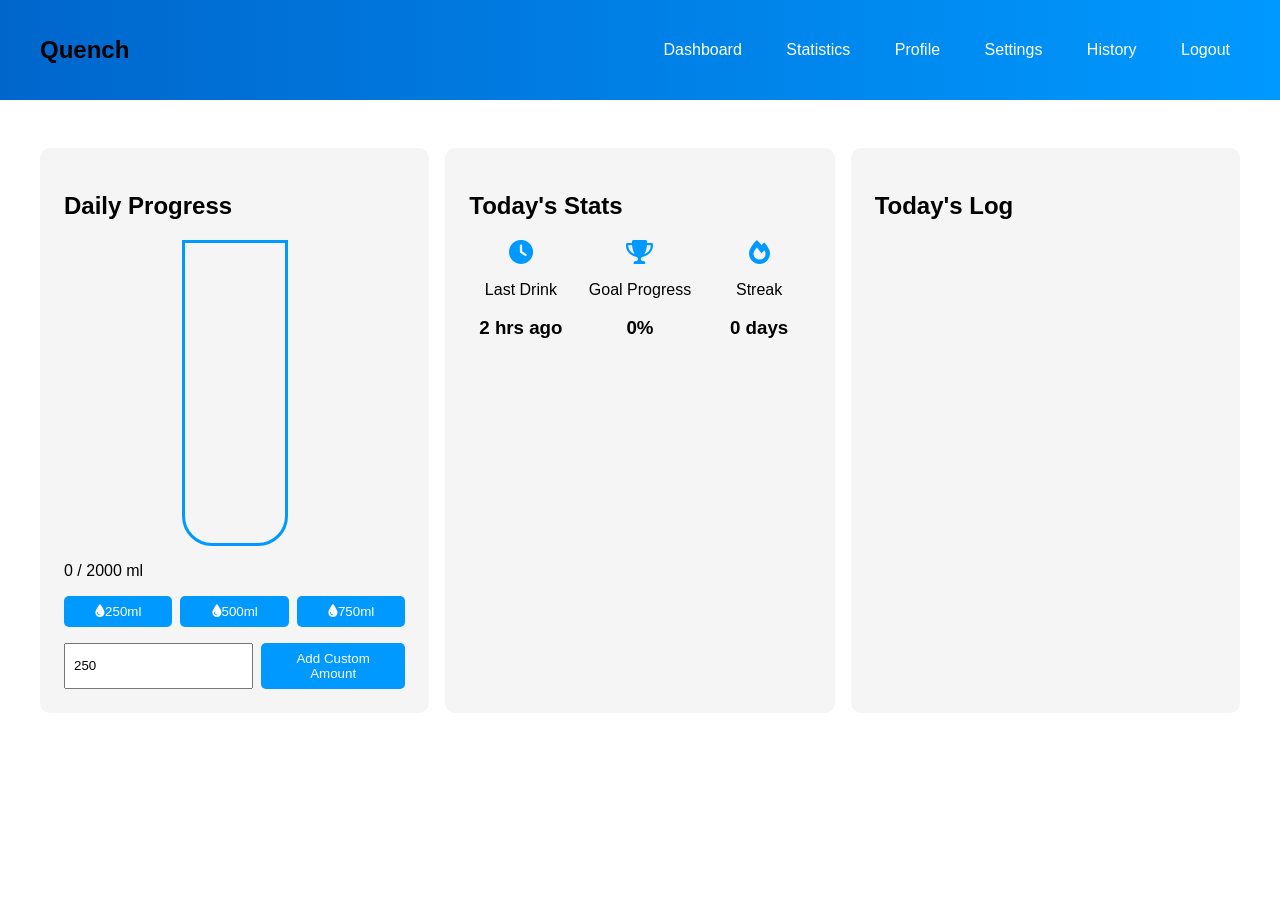
==== Class/Class/index.html @ 6416a1d0 "initial commit" ====
<!DOCTYPE html>
<html lang="en">
<head>
    <meta charset="UTF-8">
    <meta name="viewport" content="width=device-width, initial-scale=1.0">
    <title>Hydration Tracker Pro</title>
    <link href="https://cdnjs.cloudflare.com/ajax/libs/font-awesome/6.0.0/css/all.min.css" rel="stylesheet">
    <style>
        body {
            margin: 0;
            font-family: Arial, sans-serif;
        }

        nav {
            background: linear-gradient(to right, #0066cc, #0099ff);
            padding: 1rem;
        }

        .nav-content {
            display: flex;
            justify-content: space-between;
            align-items: center;
            max-width: 1200px;
            margin: 0 auto;
        }

        .nav-links a {
            color: white;
            text-decoration: none;
            margin-left: 20px;
            padding: 5px 10px;
        }

        .container {
            max-width: 1200px;
            margin: 2rem auto;
            padding: 1rem;
        }

        .dashboard-grid {
            display: grid;
            grid-template-columns: repeat(auto-fit, minmax(300px, 1fr));
            gap: 1rem;
        }

        .tracking-card, .stats-card, .history-card {
            background: #f5f5f5;
            border-radius: 10px;
            padding: 1.5rem;
        }

        .water-bottle {
            height: 300px;
            width: 100px;
            border: 3px solid #0099ff;
            border-radius: 0 0 30px 30px;
            margin: 1rem auto;
            position: relative;
            overflow: hidden;
        }

        .water-fill {
            position: absolute;
            bottom: 0;
            width: 100%;
            background: linear-gradient(180deg, #99ccff, #66b3ff);
            transition: height 0.3s ease;
            height: 0%;
        }

        .quick-add {
            display: flex;
            gap: 0.5rem;
            margin: 1rem 0;
        }

        .quick-btn {
            flex: 1;
            background: #0099ff;
            color: white;
            border: none;
            padding: 0.5rem;
            border-radius: 5px;
            cursor: pointer;
        }

        .custom-input {
            display: flex;
            gap: 0.5rem;
            margin-top: 1rem;
        }

        .custom-input input {
            flex: 1;
            padding: 0.5rem;
        }

        .add-btn {
            background: #0099ff;
            color: white;
            border: none;
            padding: 0.5rem 1rem;
            border-radius: 5px;
            cursor: pointer;
        }

        .stat-grid {
            display: grid;
            grid-template-columns: repeat(3, 1fr);
            gap: 1rem;
            text-align: center;
        }

        .stat-item i {
            font-size: 1.5rem;
            color: #0099ff;
        }

        .history-list {
            max-height: 300px;
            overflow-y: auto;
        }

        .history-item {
            display: flex;
            justify-content: space-between;
            padding: 0.5rem;
            border-bottom: 1px solid #ddd;
        }
    </style>
</head>
<body>
    <nav>
        <div class="nav-content">
            <h1>Quench</h1>
            <div class="nav-links">
                <a href="index.html" class="active">Dashboard</a>
                <a href="statistics.html">Statistics</a>
                <a href="profile.html">Profile</a>
                <a href="settings.html">Settings</a>
                <a href="history.html">History</a>
                <a href="HomeScreen.html">Logout</a>
            </div>
        </div>
    </nav>

    <div class="container">
        <div class="dashboard-grid">
            <div class="tracking-card">
                <h2>Daily Progress</h2>
                <div class="water-bottle">
                    <div class="water-fill" id="progress-fill"></div>
                </div>
                <p id="progress" class="progress-text">0 / 2000 ml</p>
                
                <div class="quick-add">
                    <button class="quick-btn">
                        <i class="fas fa-tint"></i>250ml
                    </button>
                    <button class="quick-btn">
                        <i class="fas fa-tint"></i>500ml
                    </button>
                    <button class="quick-btn">
                        <i class="fas fa-tint"></i>750ml
                    </button>
                </div>

                <div class="custom-input">
                    <input type="number" id="water" value="250" min="0" step="50">
                    <button class="add-btn">Add Custom Amount</button>
                </div>
            </div>

            <div class="stats-card">
                <h2>Today's Stats</h2>
                <div class="stat-grid">
                    <div class="stat-item">
                        <i class="fas fa-clock"></i>
                        <p>Last Drink</p>
                        <h3 id="lastDrink">2 hrs ago</h3>
                    </div>
                    <div class="stat-item">
                        <i class="fas fa-trophy"></i>
                        <p>Goal Progress</p>
                        <h3 id="goalProgress">0%</h3>
                    </div>
                    <div class="stat-item">
                        <i class="fas fa-fire"></i>
                        <p>Streak</p>
                        <h3 id="currentStreak">0 days</h3>
                    </div>
                </div>
            </div>

            <div class="history-card">
                <h2>Today's Log</h2>
                <div id="history" class="history-list"></div>
            </div>
        </div>
    </div>

    <script>
        document.addEventListener("DOMContentLoaded", () => {
            let totalWater = 0;
            const goal = parseInt(localStorage.getItem('waterGoal')) || 2000;

            function updateProgress() {
                const percentage = Math.min((totalWater / goal) * 100, 100);
                document.getElementById('progress-fill').style.height = percentage + '%';
                document.getElementById('progress').textContent = `${totalWater} / ${goal} ml`;
                document.getElementById('goalProgress').textContent = `${Math.round(percentage)}%`;

                const fill = document.getElementById('progress-fill');
                if (percentage < 33) {
                    fill.style.background = 'linear-gradient(180deg, #ff9999, #ff6666)';
                } else if (percentage < 66) {
                    fill.style.background = 'linear-gradient(180deg, #99ccff, #66b3ff)';
                } else {
                    fill.style.background = 'linear-gradient(180deg, #99ff99, #66cc66)';
                }
            }

            function addWater(amount) {
                totalWater += amount;
                updateProgress();
                addHistoryItem(amount);
                updateStreak();
                saveToHistory(amount);
            }

            function saveToHistory(amount) {
                const history = JSON.parse(localStorage.getItem('waterHistory') || '[]');
                history.push({
                    amount: amount,
                    timestamp: new Date().toISOString()
                });
                localStorage.setItem('waterHistory', JSON.stringify(history));
            }

            function updateStreak() {
                const history = JSON.parse(localStorage.getItem('waterHistory') || '[]');
                let streak = 0;
                const today = new Date().toDateString();
                const dailyTotals = {};

                history.forEach(entry => {
                    const date = new Date(entry.timestamp).toDateString();
                    dailyTotals[date] = (dailyTotals[date] || 0) + entry.amount;
                });

                let currentDate = new Date();
                while (dailyTotals[currentDate.toDateString()] >= goal) {
                    streak++;
                    currentDate.setDate(currentDate.getDate() - 1);
                }

                document.getElementById('currentStreak').textContent = `${streak} days`;
            }

            function addHistoryItem(amount) {
                const now = new Date();
                const time = now.toLocaleTimeString([], { hour: '2-digit', minute: '2-digit' });

                const historyItem = document.createElement('div');
                historyItem.className = 'history-item';
                historyItem.innerHTML = `
                    <span class="time">${time}</span>
                    <span class="amount">${amount}ml</span>
                `;

                const historyList = document.getElementById('history');
                historyList.insertBefore(historyItem, historyList.firstChild);

                const lastDrink = document.getElementById('lastDrink');
                if (lastDrink) lastDrink.textContent = 'Just now';
            }

            document.querySelectorAll('.quick-btn').forEach(btn => {
                btn.addEventListener('click', (e) => {
                    const amount = parseInt(e.target.textContent.match(/\d+/)[0]);
                    addWater(amount);
                });
            });

            const addBtn = document.querySelector('.add-btn');
            if (addBtn) addBtn.addEventListener('click', () => {
                const input = document.getElementById('water');
                const amount = parseInt(input.value);
                if (!isNaN(amount) && amount > 0) {
                    addWater(amount);
                    input.value = '250';
                }
            });

            const waterInput = document.getElementById('water');
            if (waterInput) {
                waterInput.addEventListener('input', (e) => {
                    if (e.target.value < 0) e.target.value = 0;
                });
            }

            // Load initial streak
            updateStreak();
            
        });
    </script>
    <!DOCTYPE html>
<!-- Previous head and style sections remain the same -->
<script>
    document.addEventListener("DOMContentLoaded", () => {
        // Load saved water total or initialize to 0
        let totalWater = parseInt(localStorage.getItem('todayWater') || '0');
        let goal = parseInt(localStorage.getItem('waterGoal')) || 2000;

        // Watch for goal changes
        window.addEventListener('storage', (e) => {
            if (e.key === 'waterGoal') {
                goal = parseInt(e.newValue || '2000');
                updateProgress();
            }
        });

        // Initialize with saved data
        updateProgress();
        loadTodayHistory();

        function updateProgress() {
            const percentage = Math.min((totalWater / goal) * 100, 100);
            document.getElementById('progress-fill').style.height = percentage + '%';
            document.getElementById('progress').textContent = `${totalWater} / ${goal} ml`;
            document.getElementById('goalProgress').textContent = `${Math.round(percentage)}%`;

            const fill = document.getElementById('progress-fill');
            if (percentage < 33) {
                fill.style.background = 'linear-gradient(180deg, #ff9999, #ff6666)';
            } else if (percentage < 66) {
                fill.style.background = 'linear-gradient(180deg, #99ccff, #66b3ff)';
            } else {
                fill.style.background = 'linear-gradient(180deg, #99ff99, #66cc66)';
            }

            // Save current total
            localStorage.setItem('todayWater', totalWater.toString());
        }

        function loadTodayHistory() {
            const history = JSON.parse(localStorage.getItem('waterHistory') || '[]');
            const today = new Date().toDateString();
            const todayEntries = history.filter(entry => 
                new Date(entry.timestamp).toDateString() === today
            );

            const historyList = document.getElementById('history');
            historyList.innerHTML = '';
            todayEntries.reverse().forEach(entry => {
                const time = new Date(entry.timestamp).toLocaleTimeString([], { 
                    hour: '2-digit', 
                    minute: '2-digit' 
                });
                const historyItem = document.createElement('div');
                historyItem.className = 'history-item';
                historyItem.innerHTML = `
                    <span class="time">${time}</span>
                    <span class="amount">${entry.amount}ml</span>
                `;
                historyList.appendChild(historyItem);
            });
        }

        // Rest of the code (addWater, saveToHistory, etc.) remains the same
    });

    // Reset totalWater at midnight
    setInterval(() => {
        const now = new Date();
        if (now.getHours() === 0 && now.getMinutes() === 0) {
            localStorage.setItem('todayWater', '0');
            window.location.reload();
        }
    }, 60000);
</script>
</body>
</html>
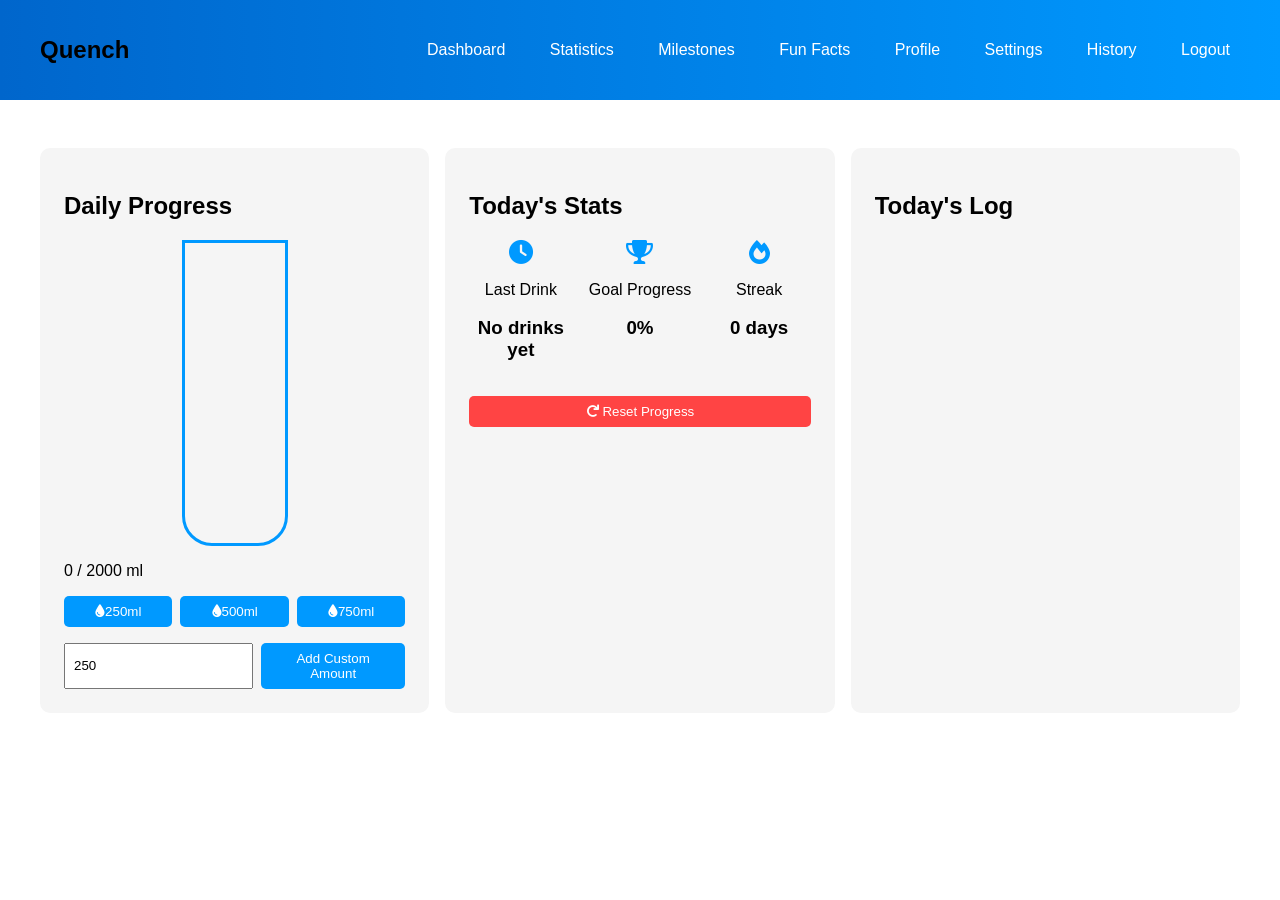
==== commit 46a1fe5f: "second commit" ====
--- a/Class/Class/index.html
+++ b/Class/Class/index.html
@@ -136,6 +136,8 @@
             <div class="nav-links">
                 <a href="index.html" class="active">Dashboard</a>
                 <a href="statistics.html">Statistics</a>
+                <a href="milestone.html">Milestones</a>
+                <a href="facts.html">Fun Facts</a>
                 <a href="profile.html">Profile</a>
                 <a href="settings.html">Settings</a>
                 <a href="history.html">History</a>
@@ -201,15 +203,65 @@
 
     <script>
         document.addEventListener("DOMContentLoaded", () => {
-            let totalWater = 0;
-            const goal = parseInt(localStorage.getItem('waterGoal')) || 2000;
-
+            // Initialize state from localStorage
+            let totalWater = parseInt(localStorage.getItem('todayWater') || '0');
+            let goal = parseInt(localStorage.getItem('waterGoal')) || 2000;
+        
+            // Initialize the UI with saved data
+            updateProgress();
+            loadTodayHistory();
+            updateStreak();
+            updateLastDrink();
+        
+            // Add reset button to the UI
+            const statsCard = document.querySelector('.stats-card .stat-grid');
+            const resetButton = document.createElement('button');
+            resetButton.className = 'reset-btn';
+            resetButton.style.cssText = `
+                background: #ff4444;
+                color: white;
+                border: none;
+                padding: 0.5rem 1rem;
+                border-radius: 5px;
+                cursor: pointer;
+                margin-top: 1rem;
+                width: 100%;
+            `;
+            resetButton.innerHTML = '<i class="fas fa-redo"></i> Reset Progress';
+            statsCard.parentElement.appendChild(resetButton);
+        
+            // Add reset button event listener
+            resetButton.addEventListener('click', () => {
+                if (confirm('Are you sure you want to reset today\'s progress? This cannot be undone.')) {
+                    resetDailyProgress();
+                }
+            });
+        
+            function resetDailyProgress() {
+                totalWater = 0;
+                localStorage.setItem('todayWater', '0');
+                
+                // Clear today's entries from history
+                const history = JSON.parse(localStorage.getItem('waterHistory') || '[]');
+                const today = new Date().toDateString();
+                const filteredHistory = history.filter(entry => 
+                    new Date(entry.timestamp).toDateString() !== today
+                );
+                localStorage.setItem('waterHistory', JSON.stringify(filteredHistory));
+                
+                // Update UI
+                updateProgress();
+                loadTodayHistory();
+                updateStreak();
+                updateLastDrink();
+            }
+        
             function updateProgress() {
                 const percentage = Math.min((totalWater / goal) * 100, 100);
                 document.getElementById('progress-fill').style.height = percentage + '%';
                 document.getElementById('progress').textContent = `${totalWater} / ${goal} ml`;
                 document.getElementById('goalProgress').textContent = `${Math.round(percentage)}%`;
-
+        
                 const fill = document.getElementById('progress-fill');
                 if (percentage < 33) {
                     fill.style.background = 'linear-gradient(180deg, #ff9999, #ff6666)';
@@ -218,166 +270,175 @@
                 } else {
                     fill.style.background = 'linear-gradient(180deg, #99ff99, #66cc66)';
                 }
-            }
-
+        
+                // Save current total
+                localStorage.setItem('todayWater', totalWater.toString());
+            }
+        
             function addWater(amount) {
                 totalWater += amount;
                 updateProgress();
                 addHistoryItem(amount);
                 updateStreak();
                 saveToHistory(amount);
-            }
-
-            function saveToHistory(amount) {
-                const history = JSON.parse(localStorage.getItem('waterHistory') || '[]');
-                history.push({
-                    amount: amount,
-                    timestamp: new Date().toISOString()
-                });
-                localStorage.setItem('waterHistory', JSON.stringify(history));
-            }
-
-            function updateStreak() {
-                const history = JSON.parse(localStorage.getItem('waterHistory') || '[]');
-                let streak = 0;
-                const today = new Date().toDateString();
-                const dailyTotals = {};
-
-                history.forEach(entry => {
-                    const date = new Date(entry.timestamp).toDateString();
-                    dailyTotals[date] = (dailyTotals[date] || 0) + entry.amount;
-                });
-
-                let currentDate = new Date();
-                while (dailyTotals[currentDate.toDateString()] >= goal) {
-                    streak++;
-                    currentDate.setDate(currentDate.getDate() - 1);
-                }
-
-                document.getElementById('currentStreak').textContent = `${streak} days`;
-            }
-
+                updateLastDrink();
+            }
+        
             function addHistoryItem(amount) {
                 const now = new Date();
                 const time = now.toLocaleTimeString([], { hour: '2-digit', minute: '2-digit' });
-
+        
                 const historyItem = document.createElement('div');
                 historyItem.className = 'history-item';
                 historyItem.innerHTML = `
                     <span class="time">${time}</span>
                     <span class="amount">${amount}ml</span>
                 `;
-
+        
                 const historyList = document.getElementById('history');
                 historyList.insertBefore(historyItem, historyList.firstChild);
-
+        
                 const lastDrink = document.getElementById('lastDrink');
                 if (lastDrink) lastDrink.textContent = 'Just now';
             }
-
+        
+            function saveToHistory(amount) {
+                const history = JSON.parse(localStorage.getItem('waterHistory') || '[]');
+                history.push({
+                    amount: amount,
+                    timestamp: new Date().toISOString()
+                });
+                localStorage.setItem('waterHistory', JSON.stringify(history));
+            }
+        
+            function loadTodayHistory() {
+                const history = JSON.parse(localStorage.getItem('waterHistory') || '[]');
+                const today = new Date().toDateString();
+                const todayEntries = history.filter(entry => 
+                    new Date(entry.timestamp).toDateString() === today
+                );
+        
+                const historyList = document.getElementById('history');
+                historyList.innerHTML = '';
+                todayEntries.reverse().forEach(entry => {
+                    const time = new Date(entry.timestamp).toLocaleTimeString([], { 
+                        hour: '2-digit', 
+                        minute: '2-digit' 
+                    });
+                    const historyItem = document.createElement('div');
+                    historyItem.className = 'history-item';
+                    historyItem.innerHTML = `
+                        <span class="time">${time}</span>
+                        <span class="amount">${entry.amount}ml</span>
+                    `;
+                    historyList.appendChild(historyItem);
+                });
+            }
+        
+            function updateStreak() {
+                const history = JSON.parse(localStorage.getItem('waterHistory') || '[]');
+                let streak = 0;
+                const dailyTotals = {};
+        
+                history.forEach(entry => {
+                    const date = new Date(entry.timestamp).toDateString();
+                    dailyTotals[date] = (dailyTotals[date] || 0) + entry.amount;
+                });
+        
+                let currentDate = new Date();
+                while (dailyTotals[currentDate.toDateString()] >= goal) {
+                    streak++;
+                    currentDate.setDate(currentDate.getDate() - 1);
+                }
+        
+                document.getElementById('currentStreak').textContent = `${streak} days`;
+            }
+        
+            function updateLastDrink() {
+                const history = JSON.parse(localStorage.getItem('waterHistory') || '[]');
+                const lastDrink = document.getElementById('lastDrink');
+                
+                if (history.length > 0) {
+                    const lastEntry = new Date(history[history.length - 1].timestamp);
+                    const now = new Date();
+                    const diffMinutes = Math.floor((now - lastEntry) / 60000);
+                    
+                    if (diffMinutes < 1) {
+                        lastDrink.textContent = 'Just now';
+                    } else if (diffMinutes < 60) {
+                        lastDrink.textContent = `${diffMinutes} min ago`;
+                    } else {
+                        const hours = Math.floor(diffMinutes / 60);
+                        lastDrink.textContent = `${hours} hr${hours > 1 ? 's' : ''} ago`;
+                    }
+                } else {
+                    lastDrink.textContent = 'No drinks yet';
+                }
+            }
+        
+            // Event Listeners
             document.querySelectorAll('.quick-btn').forEach(btn => {
                 btn.addEventListener('click', (e) => {
                     const amount = parseInt(e.target.textContent.match(/\d+/)[0]);
                     addWater(amount);
                 });
             });
-
+        
             const addBtn = document.querySelector('.add-btn');
-            if (addBtn) addBtn.addEventListener('click', () => {
-                const input = document.getElementById('water');
-                const amount = parseInt(input.value);
-                if (!isNaN(amount) && amount > 0) {
-                    addWater(amount);
-                    input.value = '250';
-                }
-            });
-
+            if (addBtn) {
+                addBtn.addEventListener('click', () => {
+                    const input = document.getElementById('water');
+                    const amount = parseInt(input.value);
+                    if (!isNaN(amount) && amount > 0) {
+                        addWater(amount);
+                        input.value = '250';
+                    }
+                });
+            }
+        
             const waterInput = document.getElementById('water');
             if (waterInput) {
                 waterInput.addEventListener('input', (e) => {
                     if (e.target.value < 0) e.target.value = 0;
                 });
             }
-
-            // Load initial streak
-            updateStreak();
-            
+        
+            // Watch for goal changes
+            window.addEventListener('storage', (e) => {
+                if (e.key === 'waterGoal') {
+                    goal = parseInt(e.newValue || '2000');
+                    updateProgress();
+                }
+            });
+        
+            // Handle page visibility changes
+            document.addEventListener('visibilitychange', () => {
+                if (!document.hidden) {
+                    totalWater = parseInt(localStorage.getItem('todayWater') || '0');
+                    updateProgress();
+                    loadTodayHistory();
+                    updateStreak();
+                    updateLastDrink();
+                }
+            });
+        
+            // Check for midnight reset every minute
+            setInterval(() => {
+                const now = new Date();
+                if (now.getHours() === 0 && now.getMinutes() === 0) {
+                    localStorage.setItem('todayWater', '0');
+                    totalWater = 0;
+                    updateProgress();
+                    loadTodayHistory();
+                    updateStreak();
+                }
+            }, 60000);
         });
-    </script>
-    <!DOCTYPE html>
+        
+        // Dark mode handling
+        window.addEventListener('load', () => {
+            const darkMode = localStorage.getItem('darkMode') === 'true';
+            document.body.classList.toggle('dark-mode', darkMode);
+        });
+        </script>
 <!-- Previous head and style sections remain the same -->
-<script>
-    document.addEventListener("DOMContentLoaded", () => {
-        // Load saved water total or initialize to 0
-        let totalWater = parseInt(localStorage.getItem('todayWater') || '0');
-        let goal = parseInt(localStorage.getItem('waterGoal')) || 2000;
-
-        // Watch for goal changes
-        window.addEventListener('storage', (e) => {
-            if (e.key === 'waterGoal') {
-                goal = parseInt(e.newValue || '2000');
-                updateProgress();
-            }
-        });
-
-        // Initialize with saved data
-        updateProgress();
-        loadTodayHistory();
-
-        function updateProgress() {
-            const percentage = Math.min((totalWater / goal) * 100, 100);
-            document.getElementById('progress-fill').style.height = percentage + '%';
-            document.getElementById('progress').textContent = `${totalWater} / ${goal} ml`;
-            document.getElementById('goalProgress').textContent = `${Math.round(percentage)}%`;
-
-            const fill = document.getElementById('progress-fill');
-            if (percentage < 33) {
-                fill.style.background = 'linear-gradient(180deg, #ff9999, #ff6666)';
-            } else if (percentage < 66) {
-                fill.style.background = 'linear-gradient(180deg, #99ccff, #66b3ff)';
-            } else {
-                fill.style.background = 'linear-gradient(180deg, #99ff99, #66cc66)';
-            }
-
-            // Save current total
-            localStorage.setItem('todayWater', totalWater.toString());
-        }
-
-        function loadTodayHistory() {
-            const history = JSON.parse(localStorage.getItem('waterHistory') || '[]');
-            const today = new Date().toDateString();
-            const todayEntries = history.filter(entry => 
-                new Date(entry.timestamp).toDateString() === today
-            );
-
-            const historyList = document.getElementById('history');
-            historyList.innerHTML = '';
-            todayEntries.reverse().forEach(entry => {
-                const time = new Date(entry.timestamp).toLocaleTimeString([], { 
-                    hour: '2-digit', 
-                    minute: '2-digit' 
-                });
-                const historyItem = document.createElement('div');
-                historyItem.className = 'history-item';
-                historyItem.innerHTML = `
-                    <span class="time">${time}</span>
-                    <span class="amount">${entry.amount}ml</span>
-                `;
-                historyList.appendChild(historyItem);
-            });
-        }
-
-        // Rest of the code (addWater, saveToHistory, etc.) remains the same
-    });
-
-    // Reset totalWater at midnight
-    setInterval(() => {
-        const now = new Date();
-        if (now.getHours() === 0 && now.getMinutes() === 0) {
-            localStorage.setItem('todayWater', '0');
-            window.location.reload();
-        }
-    }, 60000);
-</script>
-</body>
-</html>
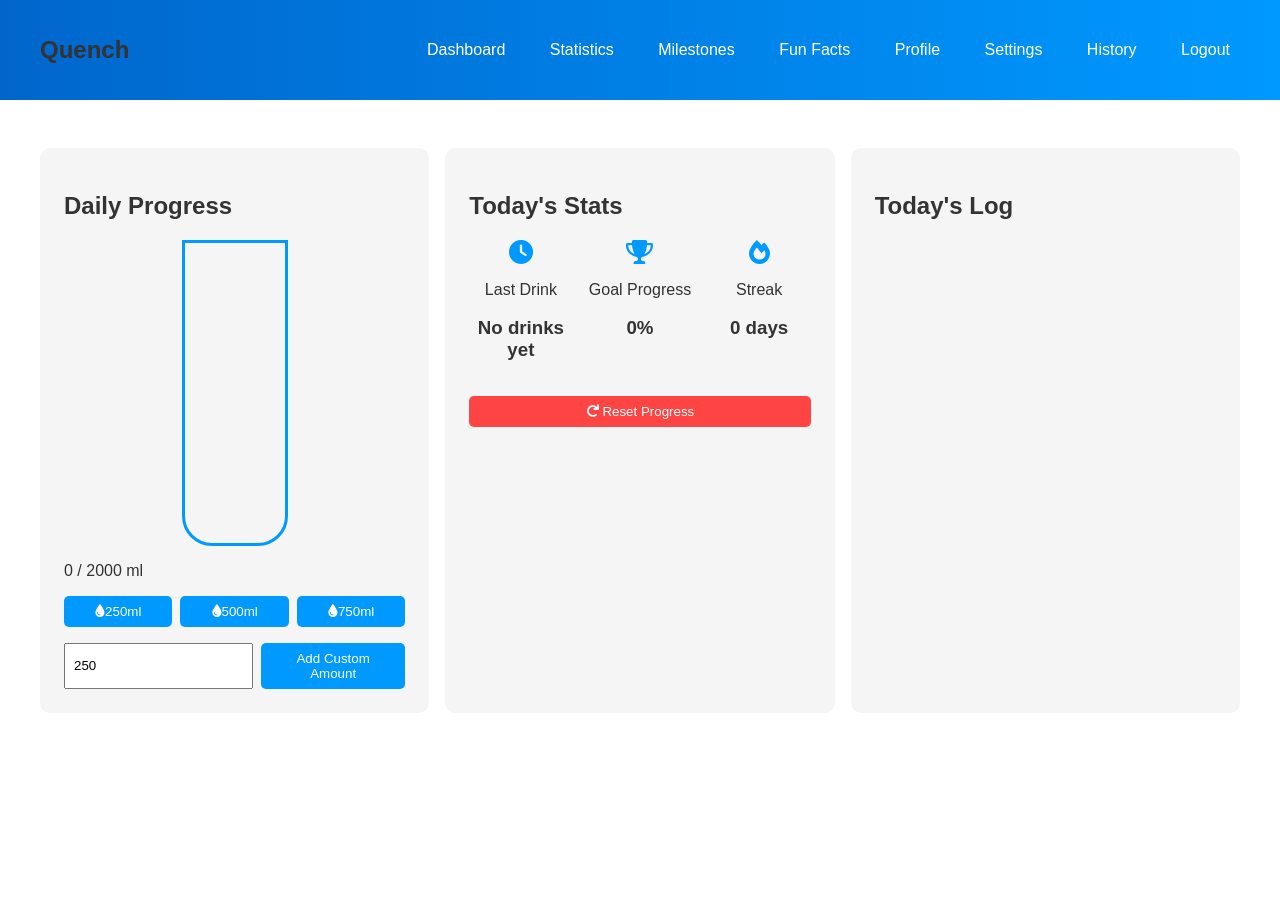
==== commit 5ca008f0: "second commit" ====
--- a/Class/Class/index.html
+++ b/Class/Class/index.html
@@ -6,6 +6,26 @@
     <title>Hydration Tracker Pro</title>
     <link href="https://cdnjs.cloudflare.com/ajax/libs/font-awesome/6.0.0/css/all.min.css" rel="stylesheet">
     <style>
+         /* Dark mode variables */
+         :root {
+            --bg-color: #ffffff;
+            --text-color: #333333;
+            --card-bg: #f5f5f5;
+        }
+
+        .dark-mode {
+            --bg-color: #1a1a1a;
+            --text-color: #ffffff;
+            --card-bg: #2d2d2d;
+        }
+
+        body {
+            background-color: var(--bg-color);
+            color: var(--text-color);
+            font-family: Arial, sans-serif;
+            margin: 0;
+            transition: background-color 0.3s;
+        }
         body {
             margin: 0;
             font-family: Arial, sans-serif;
@@ -436,9 +456,15 @@
         });
         
         // Dark mode handling
-        window.addEventListener('load', () => {
-            const darkMode = localStorage.getItem('darkMode') === 'true';
-            document.body.classList.toggle('dark-mode', darkMode);
-        });
+
+        </script>
+
+        <script>
+            document.addEventListener('DOMContentLoaded', function() {
+                // Apply dark mode from localStorage
+                if (localStorage.getItem('darkMode') === 'true') {
+                    document.body.classList.add('dark-mode');
+                }
+            });
         </script>
 <!-- Previous head and style sections remain the same -->
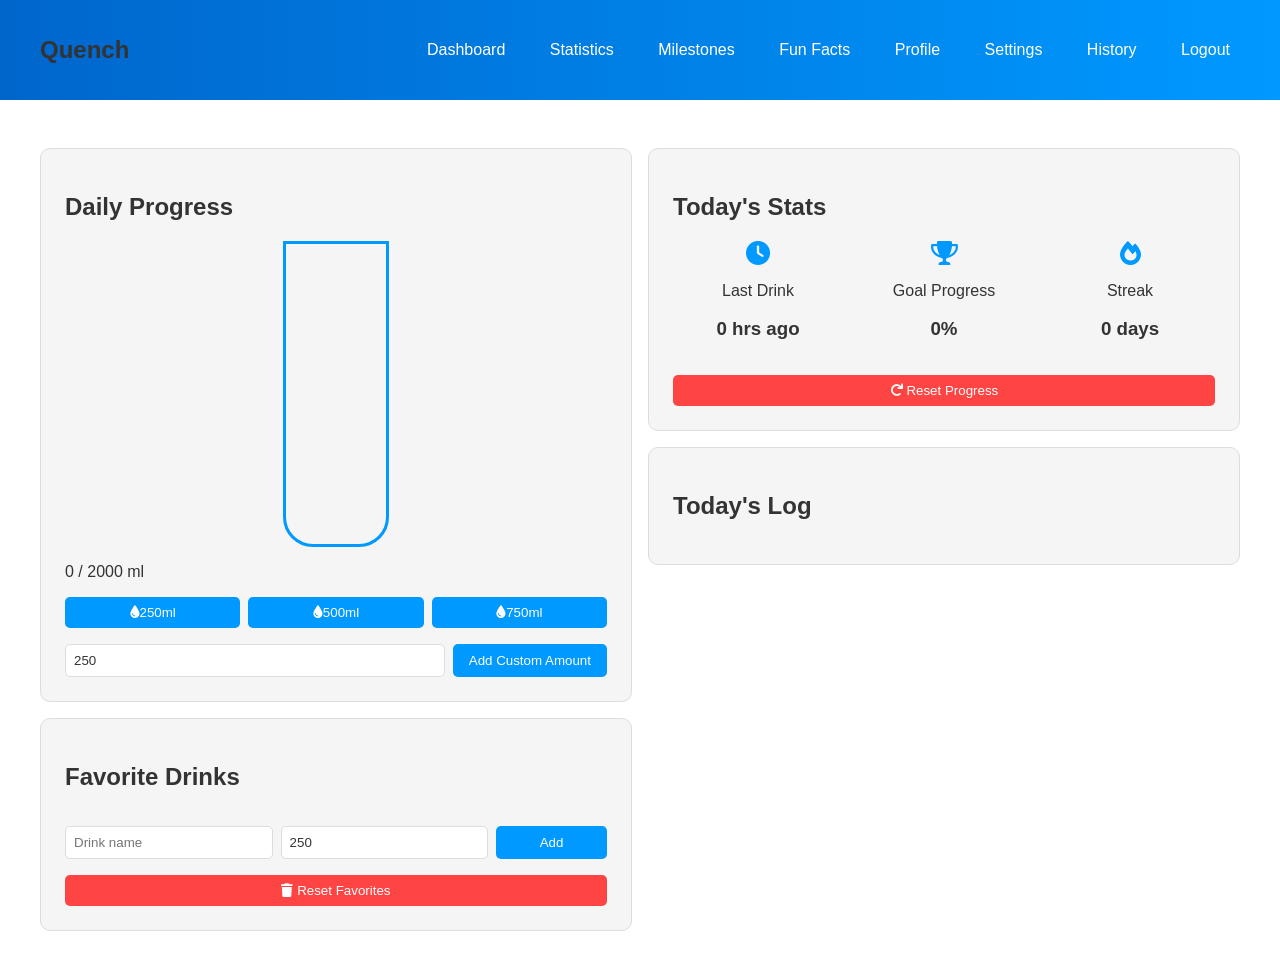
==== commit d6499709: "Commit For Class" ====
--- a/Class/Class/index.html
+++ b/Class/Class/index.html
@@ -6,17 +6,35 @@
     <title>Hydration Tracker Pro</title>
     <link href="https://cdnjs.cloudflare.com/ajax/libs/font-awesome/6.0.0/css/all.min.css" rel="stylesheet">
     <style>
-         /* Dark mode variables */
-         :root {
+        /* Dark mode and High Contrast mode variables */
+        :root {
             --bg-color: #ffffff;
             --text-color: #333333;
             --card-bg: #f5f5f5;
+            --border-color: #dddddd;
+            --highlight-color: #0099ff;
+            --button-color: #0099ff;
+            --button-text: #ffffff;
         }
 
         .dark-mode {
             --bg-color: #1a1a1a;
             --text-color: #ffffff;
             --card-bg: #2d2d2d;
+            --border-color: #444444;
+            --highlight-color: #4da6ff;
+            --button-color: #0077cc;
+            --button-text: #ffffff;
+        }
+
+        .high-contrast {
+            --bg-color: #000000;
+            --text-color: #ffffff;
+            --card-bg: #000000;
+            --border-color: #ffffff;
+            --highlight-color: #ffff00;
+            --button-color: #ffffff;
+            --button-text: #000000;
         }
 
         body {
@@ -24,16 +42,17 @@
             color: var(--text-color);
             font-family: Arial, sans-serif;
             margin: 0;
-            transition: background-color 0.3s;
-        }
-        body {
-            margin: 0;
-            font-family: Arial, sans-serif;
+            transition: background-color 0.3s, color 0.3s;
         }
 
         nav {
             background: linear-gradient(to right, #0066cc, #0099ff);
             padding: 1rem;
+        }
+
+        .dark-mode nav, .high-contrast nav {
+            background: #000000;
+            border-bottom: 1px solid var(--border-color);
         }
 
         .nav-content {
@@ -51,6 +70,13 @@
             padding: 5px 10px;
         }
 
+        .high-contrast .nav-links a {
+            color: var(--highlight-color);
+            border: 1px solid var(--highlight-color);
+            border-radius: 5px;
+            margin-left: 10px;
+        }
+
         .container {
             max-width: 1200px;
             margin: 2rem auto;
@@ -59,20 +85,34 @@
 
         .dashboard-grid {
             display: grid;
-            grid-template-columns: repeat(auto-fit, minmax(300px, 1fr));
+            grid-template-columns: 1fr 1fr;
             gap: 1rem;
         }
 
-        .tracking-card, .stats-card, .history-card {
-            background: #f5f5f5;
+        .left-column, .right-column {
+            display: flex;
+            flex-direction: column;
+            gap: 1rem;
+        }
+
+        .tracking-card, .stats-card, .history-card, .favorites-card {
+            background: var(--card-bg);
             border-radius: 10px;
             padding: 1.5rem;
+            border: 1px solid var(--border-color);
+        }
+
+        .high-contrast .tracking-card, 
+        .high-contrast .stats-card, 
+        .high-contrast .history-card,
+        .high-contrast .favorites-card {
+            border: 2px solid var(--border-color);
         }
 
         .water-bottle {
             height: 300px;
             width: 100px;
-            border: 3px solid #0099ff;
+            border: 3px solid var(--highlight-color);
             border-radius: 0 0 30px 30px;
             margin: 1rem auto;
             position: relative;
@@ -88,6 +128,10 @@
             height: 0%;
         }
 
+        .high-contrast .water-fill {
+            background: var(--highlight-color);
+        }
+
         .quick-add {
             display: flex;
             gap: 0.5rem;
@@ -96,8 +140,8 @@
 
         .quick-btn {
             flex: 1;
-            background: #0099ff;
-            color: white;
+            background: var(--button-color);
+            color: var(--button-text);
             border: none;
             padding: 0.5rem;
             border-radius: 5px;
@@ -113,15 +157,24 @@
         .custom-input input {
             flex: 1;
             padding: 0.5rem;
+            background-color: var(--bg-color);
+            color: var(--text-color);
+            border: 1px solid var(--border-color);
+            border-radius: 5px;
         }
 
         .add-btn {
-            background: #0099ff;
-            color: white;
+            background: var(--button-color);
+            color: var(--button-text);
             border: none;
             padding: 0.5rem 1rem;
             border-radius: 5px;
             cursor: pointer;
+        }
+
+        .high-contrast .add-btn, 
+        .high-contrast .quick-btn {
+            border: 2px solid var(--highlight-color);
         }
 
         .stat-grid {
@@ -133,7 +186,7 @@
 
         .stat-item i {
             font-size: 1.5rem;
-            color: #0099ff;
+            color: var(--highlight-color);
         }
 
         .history-list {
@@ -145,7 +198,164 @@
             display: flex;
             justify-content: space-between;
             padding: 0.5rem;
-            border-bottom: 1px solid #ddd;
+            border-bottom: 1px solid var(--border-color);
+        }
+
+        /* Favorites section styles */
+        .favorites-list {
+            display: flex;
+            flex-wrap: wrap;
+            gap: 0.5rem;
+            margin-top: 1rem;
+        }
+
+        .favorite-btn {
+            display: flex;
+            align-items: center;
+            background: var(--button-color);
+            color: var(--button-text);
+            border: none;
+            padding: 0.5rem 1rem;
+            border-radius: 5px;
+            cursor: pointer;
+            font-size: 0.9rem;
+        }
+
+        .favorite-btn i {
+            margin-right: 0.5rem;
+        }
+
+        .add-favorite {
+            display: flex;
+            gap: 0.5rem;
+            margin-top: 1rem;
+        }
+
+        .add-favorite input {
+            flex: 2;
+            padding: 0.5rem;
+            background-color: var(--bg-color);
+            color: var(--text-color);
+            border: 1px solid var(--border-color);
+            border-radius: 5px;
+        }
+
+        .add-favorite button {
+            flex: 1;
+            background: var(--button-color);
+            color: var(--button-text);
+            border: none;
+            padding: 0.5rem;
+            border-radius: 5px;
+            cursor: pointer;
+        }
+
+        /* Goal completion popup */
+        .goal-popup {
+            position: fixed;
+            top: 50%;
+            left: 50%;
+            transform: translate(-50%, -50%);
+            background: var(--card-bg);
+            border: 2px solid var(--highlight-color);
+            border-radius: 10px;
+            padding: 2rem;
+            z-index: 100;
+            text-align: center;
+            box-shadow: 0 0 20px rgba(0, 0, 0, 0.3);
+            display: none;
+        }
+
+        .goal-popup h2 {
+            color: var(--highlight-color);
+            margin-top: 0;
+        }
+
+        .goal-popup button {
+            background: var(--button-color);
+            color: var(--button-text);
+            border: none;
+            padding: 0.5rem 1.5rem;
+            border-radius: 5px;
+            cursor: pointer;
+            margin-top: 1rem;
+            font-size: 1rem;
+        }
+
+        .popup-overlay {
+            position: fixed;
+            top: 0;
+            left: 0;
+            right: 0;
+            bottom: 0;
+            background: rgba(0, 0, 0, 0.5);
+            z-index: 90;
+            display: none;
+        }
+
+        /* Logout confirmation */
+        .logout-confirm {
+            position: fixed;
+            bottom: 20px;
+            right: 20px;
+            background: var(--card-bg);
+            border: 1px solid var(--border-color);
+            border-radius: 5px;
+            padding: 1rem;
+            display: none;
+            box-shadow: 0 2px 10px rgba(0, 0, 0, 0.2);
+        }
+
+        .logout-confirm p {
+            margin-top: 0;
+        }
+
+        .logout-confirm .buttons {
+            display: flex;
+            gap: 0.5rem;
+            justify-content: flex-end;
+            margin-top: 1rem;
+        }
+
+        .logout-confirm button {
+            padding: 0.5rem 1rem;
+            border-radius: 5px;
+            cursor: pointer;
+        }
+
+        .logout-confirm .confirm {
+            background: #ff4444;
+            color: white;
+            border: none;
+        }
+
+        .logout-confirm .cancel {
+            background: var(--bg-color);
+            color: var(--text-color);
+            border: 1px solid var(--border-color);
+        }
+
+        .high-contrast .logout-confirm .confirm {
+            background: var(--highlight-color);
+            color: #000000;
+            border: 2px solid #ffffff;
+        }
+
+        .reset-btn {
+            background: #ff4444;
+            color: white;
+            border: none;
+            padding: 0.5rem 1rem;
+            border-radius: 5px;
+            cursor: pointer;
+            margin-top: 1rem;
+            width: 100%;
+        }
+
+        .high-contrast .reset-btn {
+            background: #ff0000;
+            color: #ffffff;
+            border: 2px solid var(--border-color);
         }
     </style>
 </head>
@@ -161,63 +371,101 @@
                 <a href="profile.html">Profile</a>
                 <a href="settings.html">Settings</a>
                 <a href="history.html">History</a>
-                <a href="HomeScreen.html">Logout</a>
+                <a href="#" id="logout-btn">Logout</a>
             </div>
         </div>
     </nav>
 
     <div class="container">
         <div class="dashboard-grid">
-            <div class="tracking-card">
-                <h2>Daily Progress</h2>
-                <div class="water-bottle">
-                    <div class="water-fill" id="progress-fill"></div>
+            <div class="left-column">
+                <div class="tracking-card">
+                    <h2>Daily Progress</h2>
+                    <div class="water-bottle">
+                        <div class="water-fill" id="progress-fill"></div>
+                    </div>
+                    <p id="progress" class="progress-text">0 / 2000 ml</p>
+                    
+                    <div class="quick-add">
+                        <button class="quick-btn">
+                            <i class="fas fa-tint"></i>250ml
+                        </button>
+                        <button class="quick-btn">
+                            <i class="fas fa-tint"></i>500ml
+                        </button>
+                        <button class="quick-btn">
+                            <i class="fas fa-tint"></i>750ml
+                        </button>
+                    </div>
+
+                    <div class="custom-input">
+                        <input type="number" id="water" value="250" min="0" step="50">
+                        <button class="add-btn">Add Custom Amount</button>
+                    </div>
                 </div>
-                <p id="progress" class="progress-text">0 / 2000 ml</p>
                 
-                <div class="quick-add">
-                    <button class="quick-btn">
-                        <i class="fas fa-tint"></i>250ml
-                    </button>
-                    <button class="quick-btn">
-                        <i class="fas fa-tint"></i>500ml
-                    </button>
-                    <button class="quick-btn">
-                        <i class="fas fa-tint"></i>750ml
-                    </button>
-                </div>
-
-                <div class="custom-input">
-                    <input type="number" id="water" value="250" min="0" step="50">
-                    <button class="add-btn">Add Custom Amount</button>
-                </div>
-            </div>
-
-            <div class="stats-card">
-                <h2>Today's Stats</h2>
-                <div class="stat-grid">
-                    <div class="stat-item">
-                        <i class="fas fa-clock"></i>
-                        <p>Last Drink</p>
-                        <h3 id="lastDrink">2 hrs ago</h3>
+                <div class="favorites-card">
+                    <h2>Favorite Drinks</h2>
+                    <div id="favorites-list" class="favorites-list">
+                        <!-- Favorites will be added here dynamically -->
                     </div>
-                    <div class="stat-item">
-                        <i class="fas fa-trophy"></i>
-                        <p>Goal Progress</p>
-                        <h3 id="goalProgress">0%</h3>
-                    </div>
-                    <div class="stat-item">
-                        <i class="fas fa-fire"></i>
-                        <p>Streak</p>
-                        <h3 id="currentStreak">0 days</h3>
+                    <div class="add-favorite">
+                        <input type="text" id="favorite-name" placeholder="Drink name">
+                        <input type="number" id="favorite-amount" placeholder="ml" min="0" step="50" value="250">
+                        <button id="add-favorite-btn">Add</button>
                     </div>
                 </div>
             </div>
-
-            <div class="history-card">
-                <h2>Today's Log</h2>
-                <div id="history" class="history-list"></div>
+            
+            <div class="right-column">
+                <div class="stats-card">
+                    <h2>Today's Stats</h2>
+                    <div class="stat-grid">
+                        <div class="stat-item">
+                            <i class="fas fa-clock"></i>
+                            <p>Last Drink</p>
+                            <h3 id="lastDrink">2 hrs ago</h3>
+                        </div>
+                        <div class="stat-item">
+                            <i class="fas fa-trophy"></i>
+                            <p>Goal Progress</p>
+                            <h3 id="goalProgress">0%</h3>
+                        </div>
+                        <div class="stat-item">
+                            <i class="fas fa-fire"></i>
+                            <p>Streak</p>
+                            <h3 id="currentStreak">0 days</h3>
+                        </div>
+                    </div>
+                    <button class="reset-btn" id="reset-btn">
+                        <i class="fas fa-redo"></i> Reset Progress
+                    </button>
+                </div>
+
+                <div class="history-card">
+                    <h2>Today's Log</h2>
+                    <div id="history" class="history-list"></div>
+                </div>
             </div>
+        </div>
+    </div>
+
+    <!-- Goal completion popup -->
+    <div class="popup-overlay" id="popup-overlay"></div>
+    <div class="goal-popup" id="goal-popup">
+        <i class="fas fa-trophy" style="font-size: 3rem; color: var(--highlight-color);"></i>
+        <h2>Goal Completed!</h2>
+        <p>Congratulations! You've reached your daily hydration goal.</p>
+        <p>Keep up the good work!</p>
+        <button id="close-popup">Continue</button>
+    </div>
+
+    <!-- Logout confirmation -->
+    <div class="logout-confirm" id="logout-confirm">
+        <p>Are you sure you want to logout?</p>
+        <div class="buttons">
+            <button class="cancel" id="cancel-logout">Cancel</button>
+            <button class="confirm" id="confirm-logout">Logout</button>
         </div>
     </div>
 
@@ -226,40 +474,91 @@
             // Initialize state from localStorage
             let totalWater = parseInt(localStorage.getItem('todayWater') || '0');
             let goal = parseInt(localStorage.getItem('waterGoal')) || 2000;
+            let goalReached = localStorage.getItem('goalReachedToday') === 'true';
+            let favorites = JSON.parse(localStorage.getItem('favoriteDrinks') || '[]');
         
             // Initialize the UI with saved data
             updateProgress();
             loadTodayHistory();
             updateStreak();
             updateLastDrink();
-        
-            // Add reset button to the UI
-            const statsCard = document.querySelector('.stats-card .stat-grid');
-            const resetButton = document.createElement('button');
-            resetButton.className = 'reset-btn';
-            resetButton.style.cssText = `
-                background: #ff4444;
-                color: white;
-                border: none;
-                padding: 0.5rem 1rem;
-                border-radius: 5px;
-                cursor: pointer;
-                margin-top: 1rem;
-                width: 100%;
-            `;
-            resetButton.innerHTML = '<i class="fas fa-redo"></i> Reset Progress';
-            statsCard.parentElement.appendChild(resetButton);
+            loadFavorites();
+            
+            // Setup automatic daily reset
+            setupDailyReset();
         
             // Add reset button event listener
-            resetButton.addEventListener('click', () => {
+            document.getElementById('reset-btn').addEventListener('click', () => {
                 if (confirm('Are you sure you want to reset today\'s progress? This cannot be undone.')) {
                     resetDailyProgress();
                 }
             });
+            
+            // Add reset favorites button
+            addResetFavoritesButton();
+            
+            // Function to set up automatic daily reset
+            function setupDailyReset() {
+                const checkForNewDay = () => {
+                    const lastDate = localStorage.getItem('lastResetDate');
+                    const today = new Date().toDateString();
+                    
+                    if (lastDate !== today) {
+                        // Reset daily water intake
+                        totalWater = 0;
+                        localStorage.setItem('todayWater', '0');
+                        localStorage.setItem('goalReachedToday', 'false');
+                        goalReached = false;
+                        
+                        // Save today as the last reset date
+                        localStorage.setItem('lastResetDate', today);
+                        
+                        // Update UI
+                        updateProgress();
+                        loadTodayHistory();
+                        updateLastDrink();
+                    }
+                };
+                
+                // Check immediately and then every minute
+                checkForNewDay();
+                setInterval(checkForNewDay, 60000);
+            }
+            
+            // Function to add reset favorites button
+            function addResetFavoritesButton() {
+                const favoritesCard = document.querySelector('.favorites-card');
+                const resetBtn = document.createElement('button');
+                resetBtn.className = 'reset-btn';
+                resetBtn.innerHTML = '<i class="fas fa-trash"></i> Reset Favorites';
+                resetBtn.style.cssText = `
+                    background: #ff4444;
+                    color: white;
+                    border: none;
+                    padding: 0.5rem 1rem;
+                    border-radius: 5px;
+                    cursor: pointer;
+                    margin-top: 1rem;
+                    width: 100%;
+                `;
+                resetBtn.addEventListener('click', resetFavorites);
+                favoritesCard.appendChild(resetBtn);
+            }
+            
+            // Function to reset favorites
+            function resetFavorites() {
+                if (confirm('Are you sure you want to clear all favorite drinks?')) {
+                    favorites = [];
+                    localStorage.setItem('favoriteDrinks', JSON.stringify(favorites));
+                    loadFavorites();
+                }
+            }
         
             function resetDailyProgress() {
                 totalWater = 0;
                 localStorage.setItem('todayWater', '0');
+                localStorage.setItem('goalReachedToday', 'false');
+                goalReached = false;
                 
                 // Clear today's entries from history
                 const history = JSON.parse(localStorage.getItem('waterHistory') || '[]');
@@ -273,7 +572,9 @@
                 updateProgress();
                 loadTodayHistory();
                 updateStreak();
-                updateLastDrink();
+                
+                // Reset last drink to 0 hrs ago
+                document.getElementById('lastDrink').textContent = '0 hrs ago';
             }
         
             function updateProgress() {
@@ -289,6 +590,13 @@
                     fill.style.background = 'linear-gradient(180deg, #99ccff, #66b3ff)';
                 } else {
                     fill.style.background = 'linear-gradient(180deg, #99ff99, #66cc66)';
+                }
+        
+                // Check if goal reached but not yet celebrated
+                if (totalWater >= goal && !goalReached) {
+                    showGoalPopup();
+                    localStorage.setItem('goalReachedToday', 'true');
+                    goalReached = true;
                 }
         
                 // Save current total
@@ -392,11 +700,104 @@
                         lastDrink.textContent = `${hours} hr${hours > 1 ? 's' : ''} ago`;
                     }
                 } else {
-                    lastDrink.textContent = 'No drinks yet';
-                }
-            }
-        
-            // Event Listeners
+                    lastDrink.textContent = '0 hrs ago';
+                }
+            }
+
+            // Favorite drinks functions
+            function loadFavorites() {
+                const favoritesList = document.getElementById('favorites-list');
+                favoritesList.innerHTML = '';
+                
+                favorites.forEach((favorite, index) => {
+                    const btn = document.createElement('button');
+                    btn.className = 'favorite-btn';
+                    btn.innerHTML = `
+                        <i class="${getFavoriteIcon(favorite.name)}"></i>
+                        ${favorite.name} (${favorite.amount}ml)
+                    `;
+                    btn.addEventListener('click', () => addWater(favorite.amount));
+                    
+                    // Add remove option on long press or right click
+                    btn.addEventListener('contextmenu', (e) => {
+                        e.preventDefault();
+                        if (confirm(`Remove ${favorite.name} from favorites?`)) {
+                            favorites.splice(index, 1);
+                            localStorage.setItem('favoriteDrinks', JSON.stringify(favorites));
+                            loadFavorites();
+                        }
+                    });
+                    
+                    favoritesList.appendChild(btn);
+                });
+            }
+            
+            function getFavoriteIcon(name) {
+                const lowerName = name.toLowerCase();
+                if (lowerName.includes('water')) return 'fas fa-tint';
+                if (lowerName.includes('coffee')) return 'fas fa-coffee';
+                if (lowerName.includes('tea')) return 'fas fa-mug-hot';
+                if (lowerName.includes('juice')) return 'fas fa-apple-alt';
+                if (lowerName.includes('soda') || lowerName.includes('cola')) return 'fas fa-glass-whiskey';
+                if (lowerName.includes('milk')) return 'fas fa-wine-bottle';
+                return 'fas fa-glass-water';
+            }
+            
+            document.getElementById('add-favorite-btn').addEventListener('click', () => {
+                const name = document.getElementById('favorite-name').value.trim();
+                const amount = parseInt(document.getElementById('favorite-amount').value);
+                
+                if (name && !isNaN(amount) && amount > 0) {
+                    favorites.push({ name, amount });
+                    localStorage.setItem('favoriteDrinks', JSON.stringify(favorites));
+                    
+                    document.getElementById('favorite-name').value = '';
+                    document.getElementById('favorite-amount').value = '250';
+                    
+                    loadFavorites();
+                }
+            });
+
+            // Goal popup functions
+            function showGoalPopup() {
+                document.getElementById('popup-overlay').style.display = 'block';
+                document.getElementById('goal-popup').style.display = 'block';
+                
+                // If notifications are enabled, trigger a notification as well
+                if (localStorage.getItem('notifications') === 'true') {
+                    if ('Notification' in window) {
+                        Notification.requestPermission().then(permission => {
+                            if (permission === 'granted') {
+                                new Notification('Hydration Goal Reached!', {
+                                    body: 'Congratulations! You\'ve reached your daily water intake goal.',
+                                    icon: 'https://example.com/icon.png' // Replace with your app icon
+                                });
+                            }
+                        });
+                    }
+                }
+            }
+            
+            document.getElementById('close-popup').addEventListener('click', () => {
+                document.getElementById('popup-overlay').style.display = 'none';
+                document.getElementById('goal-popup').style.display = 'none';
+            });
+
+            // Logout confirmation
+            document.getElementById('logout-btn').addEventListener('click', (e) => {
+                e.preventDefault();
+                document.getElementById('logout-confirm').style.display = 'block';
+            });
+            
+            document.getElementById('cancel-logout').addEventListener('click', () => {
+                document.getElementById('logout-confirm').style.display = 'none';
+            });
+            
+            document.getElementById('confirm-logout').addEventListener('click', () => {
+                window.location.href = 'HomeScreen.html';
+            });
+        
+            // Event Listeners for quick-add buttons
             document.querySelectorAll('.quick-btn').forEach(btn => {
                 btn.addEventListener('click', (e) => {
                     const amount = parseInt(e.target.textContent.match(/\d+/)[0]);
@@ -441,30 +842,20 @@
                     updateLastDrink();
                 }
             });
-        
-            // Check for midnight reset every minute
-            setInterval(() => {
-                const now = new Date();
-                if (now.getHours() === 0 && now.getMinutes() === 0) {
-                    localStorage.setItem('todayWater', '0');
-                    totalWater = 0;
-                    updateProgress();
-                    loadTodayHistory();
-                    updateStreak();
-                }
-            }, 60000);
         });
         
-        // Dark mode handling
-
-        </script>
-
-        <script>
-            document.addEventListener('DOMContentLoaded', function() {
-                // Apply dark mode from localStorage
-                if (localStorage.getItem('darkMode') === 'true') {
-                    document.body.classList.add('dark-mode');
-                }
-            });
-        </script>
-<!-- Previous head and style sections remain the same -->
+        // Apply theme settings
+        document.addEventListener('DOMContentLoaded', function() {
+            // Apply dark mode or high contrast mode from localStorage
+            const darkMode = localStorage.getItem('darkMode') === 'true';
+            const highContrast = localStorage.getItem('highContrast') === 'true';
+            
+            if (highContrast) {
+                document.body.classList.add('high-contrast');
+            } else if (darkMode) {
+                document.body.classList.add('dark-mode');
+            }
+        });
+    </script>
+</body>
+</html>
